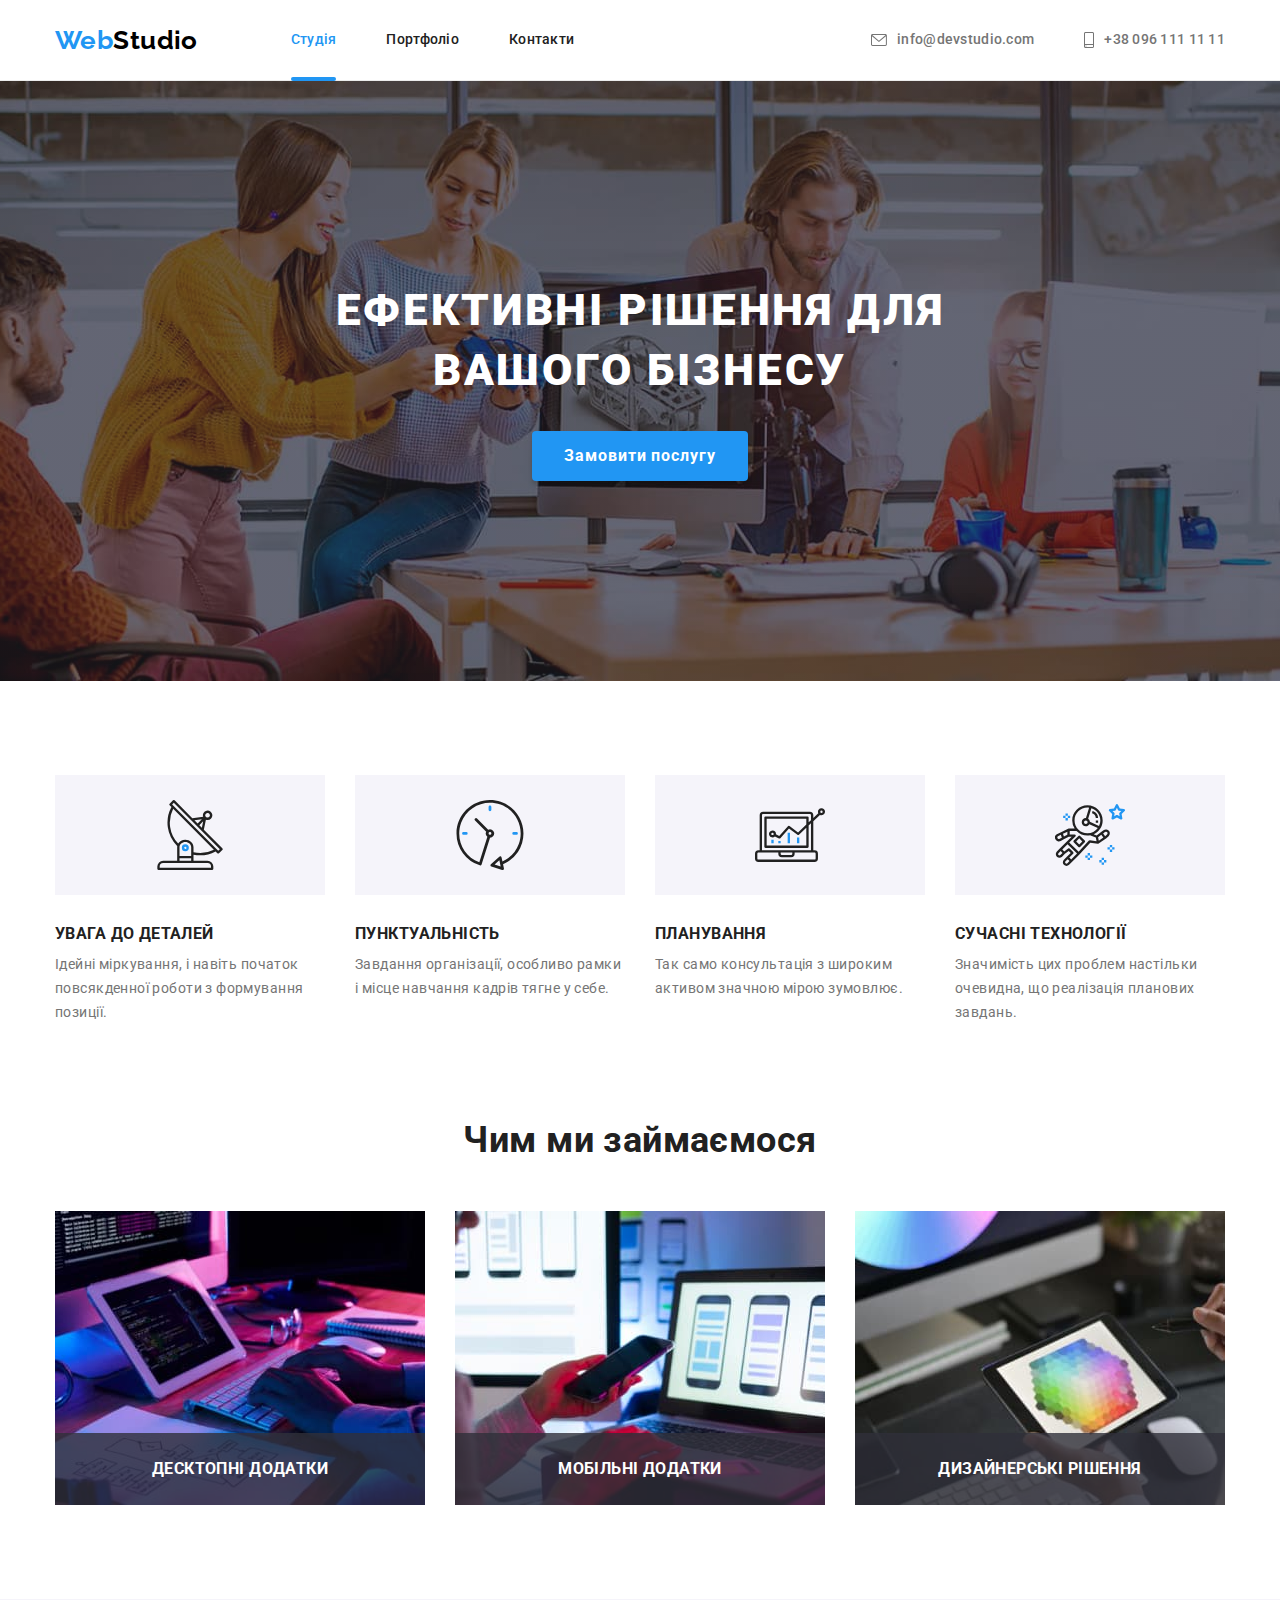
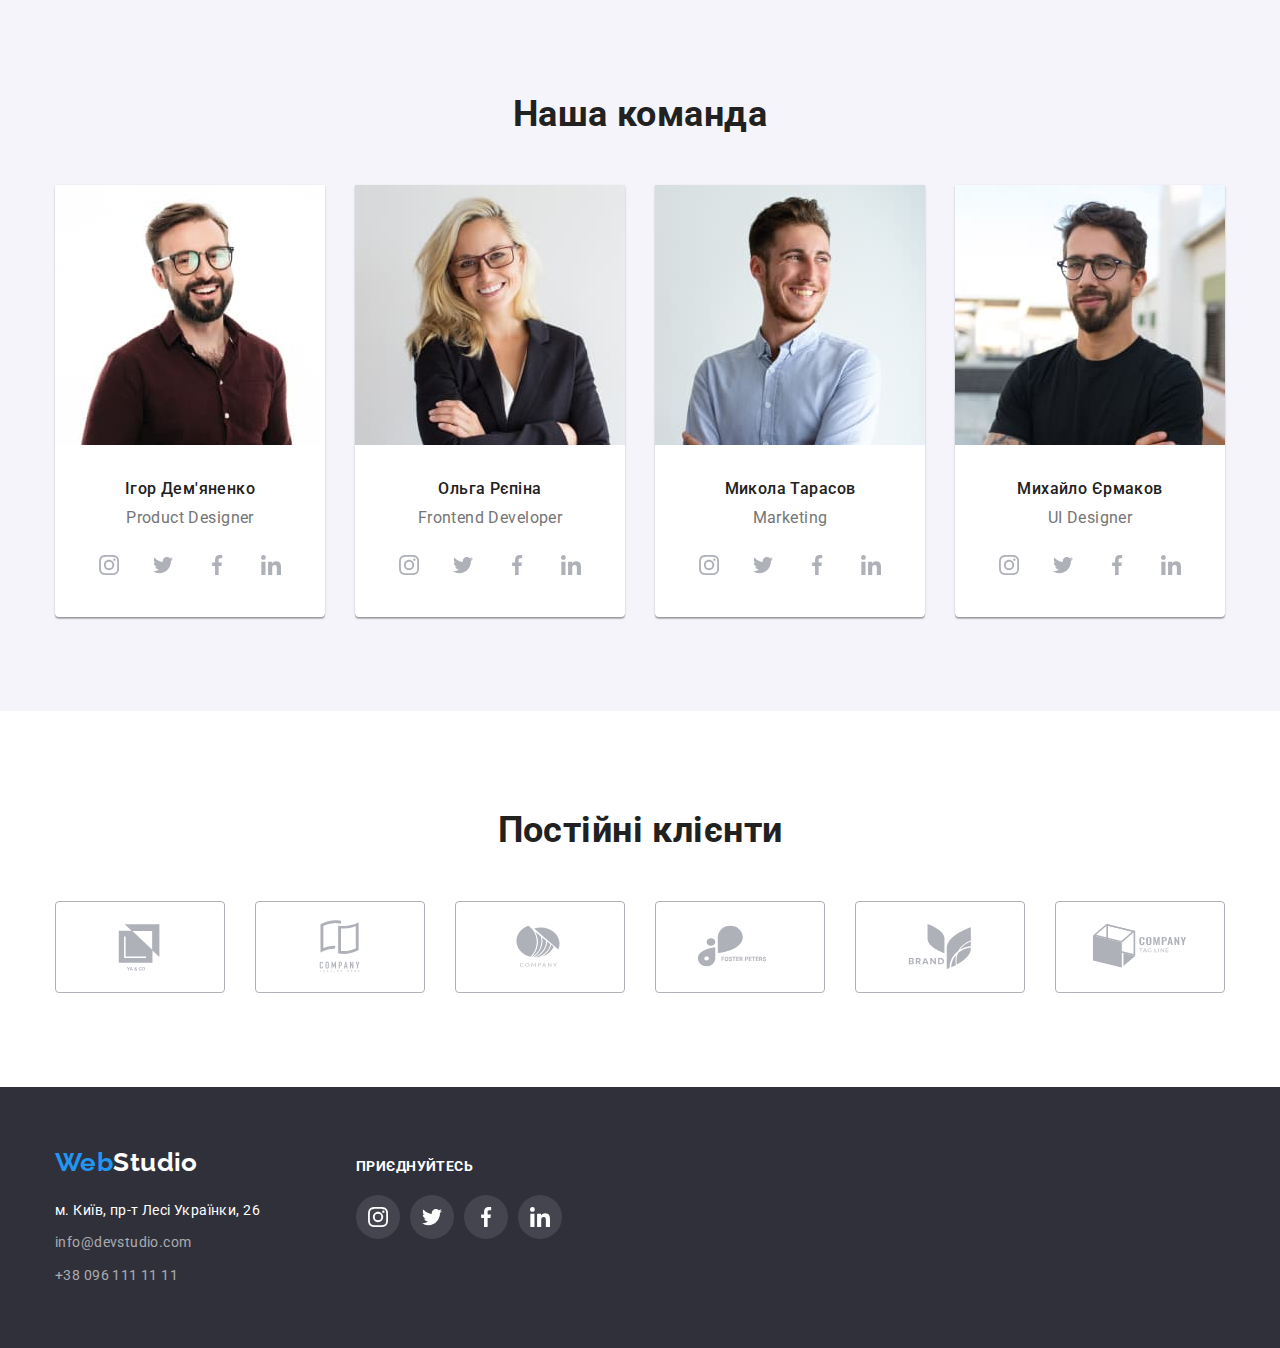
==== index.html @ 7cd7d27c "Клонує  з попередньої роботи." ====
<!DOCTYPE html>
<html lang="uk">
  <head>
    <meta charset="UTF-8" />
    <meta http-equiv="X-UA-Compatible" content="IE=edge" />
    <meta name="viewport" content="width=device-width, initial-scale=1.0" />
    <link
      rel="stylesheet"
      href="https://cdn.jsdelivr.net/npm/modern-normalize@1.1.0/modern-normalize.min.css"
    />
    <link rel="preconnect" href="https://fonts.googleapis.com" />
    <link rel="preconnect" href="https://fonts.gstatic.com" crossorigin />
    <link
      href="https://fonts.googleapis.com/css2?family=Raleway:wght@700&family=Roboto:wght@400;500;700;900&display=swap"
      rel="stylesheet"
    />
    <link rel="stylesheet" href="./css/styles.css" />
    <title>Студія</title>
  </head>
  <body>
    <!-- Хедер -->
    <header class="header">
      <div class="container">
        <nav class="header-nav">
          <a class="logo logo-header" href="./index.html" lang="en"
            ><span>Web</span>Studio</a
          >
          <ul class="site-nav">
            <li class="list">
              <a class="link current" href="./index.html">Студія</a>
            </li>
            <li class="list">
              <a class="link" href="./portfolio.html">Портфоліо</a>
            </li>
            <li class="list"><a class="link" href="">Контакти</a></li>
          </ul>
        </nav>
        <ul class="contacts">
          <li>
            <a class="link" href="mailto:info@devstudio.com">
              <svg class="icon-contacts" width="16" height="12">
                <use href="./images/sprite.svg#icon-envelope"></use>
              </svg>
              info@devstudio.com
            </a>
          </li>
          <li>
            <a class="link" href="tel:+380961111111">
              <svg class="icon-contacts" width="10" height="16">
                <use href="./images/sprite.svg#icon-smartphone"></use>
              </svg>
              +38 096 111 11 11
            </a>
          </li>
        </ul>
      </div>
    </header>
    <main>
      <!--Герой-->
      <section class="hero">
        <h1 class="hero-title">Ефективні рішення для вашого бізнесу</h1>
        <button class="button-hero" type="button" data-modal-open>
          Замовити послугу
        </button>
      </section>
      <!--Перелік особливостей компанії-->
      <section class="section feature-section">
        <!--Сховається при роботі з CSS-->
        <!-- <h2 class="temp-section-title">Особливості компанії</h2> -->
        <div class="container">
          <ul class="feature-list">
            <li class="list icon-antenna">
              <div class="background-icon">
                <svg width="70" height="70">
                  <use href="./images/sprite.svg#icon-antenna"></use>
                </svg>
              </div>
              <h3 class="title">УВАГА ДО ДЕТАЛЕЙ</h3>
              <p class="text">
                Ідейні міркування, і навіть початок повсякденної роботи з
                формування позиції.
              </p>
            </li>
            <li class="list icon-clock">
              <div class="background-icon">
                <svg width="70" height="70">
                  <use href="./images/sprite.svg#icon-clock"></use>
                </svg>
              </div>
              <h3 class="title">ПУНКТУАЛЬНІСТЬ</h3>
              <p class="text">
                Завдання організації, особливо рамки і місце навчання кадрів
                тягне у себе.
              </p>
            </li>
            <li class="list icon-diagram">
              <div class="background-icon">
                <svg width="70" height="70">
                  <use href="./images/sprite.svg#icon-diagram"></use>
                </svg>
              </div>
              <h3 class="title">ПЛАНУВАННЯ</h3>
              <p class="text">
                Так само консультація з широким активом значною мірою зумовлює.
              </p>
            </li>
            <li class="list icon-astronaut">
              <div class="background-icon">
                <svg width="70" height="70">
                  <use href="./images/sprite.svg#icon-astronaut"></use>
                </svg>
              </div>
              <h3 class="title">СУЧАСНІ ТЕХНОЛОГІЇ</h3>
              <p class="text">
                Значимість цих проблем настільки очевидна, що реалізація
                планових завдань.
              </p>
            </li>
          </ul>
        </div>
      </section>
      <!--Чим займається компанія-->
      <section class="section">
        <div class="container">
          <h2 class="section-title">Чим ми займаємося</h2>
          <ul class="work-list">
            <li class="list">
              <img
                src="./images/programming.jpg"
                alt="Процес програмування сайту"
                width="370"
              />
              <h3 class="work-title">Десктопні додатки</h3>
            </li>
            <li class="list">
              <img
                src="./images/adaptation.jpg"
                alt="Процес адаптації сайту"
                width="370"
              />
              <h3 class="work-title">Мобільні додатки</h3>
            </li>
            <li class="list">
              <img
                src="./images/design.jpg"
                alt="Процес створення дизайну сайту"
                width="370"
              />
              <h3 class="work-title">Дизайнерські рішення</h3>
            </li>
          </ul>
        </div>
      </section>
      <!--Наша команда-->
      <section class="section section-worker">
        <div class="container">
          <h2 class="section-title">Наша команда</h2>
          <ul class="worker-list">
            <li class="list">
              <img
                src="./images/igor-photo.jpg"
                alt="Фото Ігора Дем'янченка"
                width="270"
              />
              <h3 class="worker-name">Ігор Дем'яненко</h3>
              <p class="profession" lang="en">Product Designer</p>
              <ul class="sn-list">
                <li>
                  <a
                    class="link"
                    target="_blank"
                    href="https://www.instagram.com"
                  >
                    <svg width="20" height="20">
                      <use href="./images/sprite.svg#icon-instagram"></use>
                    </svg>
                  </a>
                </li>
                <li>
                  <a class="link" target="_blank" href="https://twitter.com">
                    <svg width="20" height="20">
                      <use href="./images/sprite.svg#icon-twitter"></use>
                    </svg>
                  </a>
                </li>
                <li>
                  <a
                    class="link"
                    target="_blank"
                    href="https://www.facebook.com"
                  >
                    <svg width="20" height="20">
                      <use href="./images/sprite.svg#icon-facebook"></use>
                    </svg>
                  </a>
                </li>
                <li>
                  <a
                    class="link"
                    target="_blank"
                    href="https://www.linkedin.com"
                  >
                    <svg width="20" height="20">
                      <use href="./images/sprite.svg#icon-linkedin"></use>
                    </svg>
                  </a>
                </li>
              </ul>
            </li>
            <li class="list">
              <img
                src="./images/olga-photo.jpg"
                alt="Фото Ольги Рєпіної"
                width="270"
              />
              <h3 class="worker-name">Ольга Рєпіна</h3>
              <p class="profession" lang="en">Frontend Developer</p>
              <ul class="sn-list">
                <li>
                  <a
                    class="link"
                    target="_blank"
                    href="https://www.instagram.com"
                  >
                    <svg width="20" height="20">
                      <use href="./images/sprite.svg#icon-instagram"></use>
                    </svg>
                  </a>
                </li>
                <li>
                  <a class="link" target="_blank" href="https://twitter.com">
                    <svg width="20" height="20">
                      <use href="./images/sprite.svg#icon-twitter"></use>
                    </svg>
                  </a>
                </li>
                <li>
                  <a
                    class="link"
                    target="_blank"
                    href="https://www.facebook.com"
                  >
                    <svg width="20" height="20">
                      <use href="./images/sprite.svg#icon-facebook"></use>
                    </svg>
                  </a>
                </li>
                <li>
                  <a
                    class="link"
                    target="_blank"
                    href="https://www.linkedin.com"
                  >
                    <svg width="20" height="20">
                      <use href="./images/sprite.svg#icon-linkedin"></use>
                    </svg>
                  </a>
                </li>
              </ul>
            </li>
            <li class="list">
              <img
                src="./images/mykola-photo.jpg"
                alt="Фото Миколи Тарасова"
                width="270"
              />
              <h3 class="worker-name">Микола Тарасов</h3>
              <p class="profession" lang="en">Marketing</p>
              <ul class="sn-list">
                <li>
                  <a
                    class="link"
                    target="_blank"
                    href="https://www.instagram.com"
                  >
                    <svg width="20" height="20">
                      <use href="./images/sprite.svg#icon-instagram"></use>
                    </svg>
                  </a>
                </li>
                <li>
                  <a class="link" target="_blank" href="https://twitter.com">
                    <svg width="20" height="20">
                      <use href="./images/sprite.svg#icon-twitter"></use>
                    </svg>
                  </a>
                </li>
                <li>
                  <a
                    class="link"
                    target="_blank"
                    href="https://www.facebook.com"
                  >
                    <svg width="20" height="20">
                      <use href="./images/sprite.svg#icon-facebook"></use>
                    </svg>
                  </a>
                </li>
                <li>
                  <a
                    class="link"
                    target="_blank"
                    href="https://www.linkedin.com"
                  >
                    <svg width="20" height="20">
                      <use href="./images/sprite.svg#icon-linkedin"></use>
                    </svg>
                  </a>
                </li>
              </ul>
            </li>
            <li class="list">
              <img
                src="./images/mykhailo-photo.jpg"
                alt="Фото Михайла Єрмакова"
                width="270"
              />
              <h3 class="worker-name">Михайло Єрмаков</h3>
              <p class="profession" lang="en">UI Designer</p>
              <ul class="sn-list">
                <li>
                  <a
                    class="link"
                    target="_blank"
                    href="https://www.instagram.com"
                  >
                    <svg width="20" height="20">
                      <use href="./images/sprite.svg#icon-instagram"></use>
                    </svg>
                  </a>
                </li>
                <li>
                  <a class="link" target="_blank" href="https://twitter.com">
                    <svg width="20" height="20">
                      <use href="./images/sprite.svg#icon-twitter"></use>
                    </svg>
                  </a>
                </li>
                <li>
                  <a
                    class="link"
                    target="_blank"
                    href="https://www.facebook.com"
                  >
                    <svg width="20" height="20">
                      <use href="./images/sprite.svg#icon-facebook"></use>
                    </svg>
                  </a>
                </li>
                <li>
                  <a
                    class="link"
                    target="_blank"
                    href="https://www.linkedin.com"
                  >
                    <svg width="20" height="20">
                      <use href="./images/sprite.svg#icon-linkedin"></use>
                    </svg>
                  </a>
                </li>
              </ul>
            </li>
          </ul>
        </div>
      </section>
      <!-- Постійні клієнти -->
      <section class="section clients-section">
        <div class="container">
          <h2 class="clients-title">Постійні клієнти</h2>
          <ul class="clients-list">
            <li class="list">
              <a class="link" target="_blank" href="">
                <svg width="106" height="60">
                  <use href="./images/sprite.svg#icon-logo1"></use>
                </svg>
              </a>
            </li>
            <li class="list">
              <a class="link" target="_blank" href="">
                <svg width="106" height="60">
                  <use href="./images/sprite.svg#icon-logo2"></use>
                </svg>
              </a>
            </li>
            <li class="list">
              <a class="link" target="_blank" href="">
                <svg width="106" height="60">
                  <use href="./images/sprite.svg#icon-logo3"></use>
                </svg>
              </a>
            </li>
            <li class="list">
              <a class="link" target="_blank" href="">
                <svg width="106" height="60">
                  <use href="./images/sprite.svg#icon-logo4"></use>
                </svg>
              </a>
            </li>
            <li class="list">
              <a class="link" target="_blank" href="">
                <svg width="106" height="60">
                  <use href="./images/sprite.svg#icon-logo5"></use>
                </svg>
              </a>
            </li>
            <li class="list">
              <a class="link" target="_blank" href="">
                <svg width="106" height="60">
                  <use href="./images/sprite.svg#icon-logo6"></use>
                </svg>
              </a>
            </li>
          </ul>
        </div>
      </section>
    </main>
    <!-- Футер -->
    <footer class="footer">
      <div class="container">
        <div class="footer-contant">
          <a class="logo logo-footer" href="./index.html" lang="en"
            ><span>Web</span>Studio</a
          >
          <address>
            <p class="address">м. Київ, пр-т Лесі Українки, 26</p>
            <ul class="contacts-footer">
              <li class="list">
                <a class="link" href="mailto:info@devstudio.com"
                  >info@devstudio.com</a
                >
              </li>
              <li>
                <a class="link" href="tel:+380961111111">+38 096 111 11 11</a>
              </li>
            </ul>
          </address>
        </div>
        <div class="footer-sn">
          <h2 class="sn-title">Приєднуйтесь</h2>
          <ul class="sn-list">
            <li>
              <a class="link" target="_blank" href="https://www.instagram.com">
                <svg width="20" height="20">
                  <use href="./images/sprite.svg#icon-instagram"></use>
                </svg>
              </a>
            </li>
            <li>
              <a class="link" target="_blank" href="https://twitter.com">
                <svg width="20" height="20">
                  <use href="./images/sprite.svg#icon-twitter"></use>
                </svg>
              </a>
            </li>
            <li>
              <a class="link" target="_blank" href="https://www.facebook.com">
                <svg width="20" height="20">
                  <use href="./images/sprite.svg#icon-facebook"></use>
                </svg>
              </a>
            </li>
            <li>
              <a class="link" target="_blank" href="https://www.linkedin.com">
                <svg width="20" height="20">
                  <use href="./images/sprite.svg#icon-linkedin"></use>
                </svg>
              </a>
            </li>
          </ul>
        </div>
      </div>
    </footer>
    <!-- Модалка -->
    <div class="backdrop is-hidden" data-modal>
      <div class="modal">
        <button class="background-dagger" type="button" data-modal-close>
          <svg class="icon-dagger" height="11" width="11">
            <use href="./images/sprite.svg#icon-dagger"></use>
          </svg>
        </button>
      </div>
    </div>
    <script src="./js/modal.js"></script>
  </body>
</html>
---- css/styles.css ----
/* - - - - - - Змінні - - - - - - */
:root {
    --primary-text-color: #757575;
    --secondary-text-color: #212121;
    --accent-color: #2196F3;
    --primary-bgd-color: #ffffff;
    --secondary-bgd-color: #f5f4fa;

}

/* - - - - - - Гобальні стилі - - - - - - */
body {
    background-color: var(--primary-bgd-color);
    color: var(--primary-text-color);
    max-width: 1600px;
    font-family: Roboto, sans-serif;
    font-size: 14px;
    letter-spacing: 0.03em;

    margin: 0 auto;

}

ul {
    list-style-type: none;
    padding-left: 0;
}

a {
    text-decoration: none;
}

h1, h2, h3, ul, p {
    margin: 0 0;
}

.container {
    width: 1200px;
    margin: 0 auto;
    padding: 0 15px;
}

/* - - - - - - Студія - - - - - - */

/* - - - - Heder - - - - */
.header {
    border-bottom: 1px solid #ECECEC;
}

.header > .container {
    display: flex;
    justify-content: space-between;
    align-items: center;
}

.header-nav {
    display: flex;
    align-items: center;
}

.header .link {
    font-weight: 500;
    line-height: 1.14;
    letter-spacing: 0.02em;
    fill: var(--primary-text-color);

    transition: color 250ms cubic-bezier(0.4, 0, 0.2, 1),
    fill 250ms cubic-bezier(0.4, 0, 0.2, 1);
}

.header .link:hover,
.header .link:focus {
    color: var(--accent-color);
    fill: var(--accent-color)
}


/* - - Логотип - - */
.logo {
    font-family: Raleway, sans-serif;
    font-weight: 700;
    font-size: 26px;
    line-height: 1.19;
    color: #000000;
}

.logo-header {
    margin-right: 93px;
}

.logo > span {
    color: var(--accent-color);
}

/* - - Навігація - - */
.site-nav {
    display: flex;
    align-items: center;
    gap: 50px;
}

.site-nav > .list{
    position: relative;
}

.site-nav .link {
    display: inline-block;
    padding: 32px 0;
    color: var(--secondary-text-color);
}

.site-nav .link.current::after {
    content: '';
        
    position: absolute;
    bottom: 0;
        
    transform: translateY(1px);
        
    display: block;
    width: 100%;
    height: 4px;
        
    background-color: var(--accent-color);
    border-radius: 2px;
}

.site-nav .link.current{ /*Надає колір поточній вкладці*/
    color: var(--accent-color);
}

/* - - Контактні дані - - */
.contacts {
    display: flex;
    align-items: center;
    gap: 50px;
}

.contacts .link {
    display: flex;
    align-items: center;
    padding: 32px 0;
    color: var(--primary-text-color);
}

.icon-contacts {
    margin-right: 10px;
}



/* - - - - Main - - - - */
.section-title {
    font-size: 36px;
    line-height: 1.17;
    text-align: center;   
    color: var(--secondary-text-color);
    margin-bottom: 50px;
}

.section {
    padding-bottom: 94px;
}

/* - - Секція Герой - - */
.hero {
    background-color: #2F303A;
    text-align: center;

    padding: 200px 0;

    background-image: linear-gradient(
        to right, 
        rgba(47, 48, 58, 0.4),
        rgba(47, 48, 58, 0.4)
        ), url(../images/background-fone.jpg);
    background-position: center;
}

.hero-title {
    font-weight: 900;
    font-size: 44px;
    max-width: 696px;
    line-height: 1.36;
    letter-spacing: 0.06em;
    color: #FFFFFF;
    text-transform: uppercase; 

    margin: 0 auto;
    margin-bottom: 30px; 
}

.button-hero {
    font-weight: 700;
    font-size: 16px;
    line-height: 1.88;
    letter-spacing: 0.06em;
    color: #FFFFFF;
    background-color: var(--accent-color);
    text-align: center;
    min-width: 216px;

    cursor: pointer;

    box-shadow: 0px 4px 4px rgba(0, 0, 0, 0.15);
    padding: 10px 32px;
    border-radius: 4px;
    border: none;     
    
    transition: background-color 250ms cubic-bezier(0.4, 0, 0.2, 1);
}

.button-hero:hover, 
.button-hero:focus {
    background-color: #188CE8;
}

/* - - Перелік особливостей компанії - - */
.feature-list {
    display: flex;
    justify-content: space-between;
}

.feature-list .title {
    line-height: 1.14;
    color: var(--secondary-text-color);
    text-transform: uppercase;

    margin-bottom: 10px;
}

.feature-list .text {
    line-height: 1.71;
}

.feature-list > .list {
    width: 270px;
}

.feature-section {
    padding-top: 94px;
}

.feature-list .background-icon {
    display: flex;
    justify-content: center;
    align-items: center;
    height: 120px;
    background-color: var(--secondary-bgd-color);

    margin-bottom: 30px;
}

/* - - Чим займається компанія - - */
.work-list img { 
    display: block;
}

.work-list {
    display: flex;
    justify-content: space-between;
}

.work-list > .list {
    position: relative;
}

.work-title {
    position: absolute;
    bottom: 0;

    display: block;
    width: 100%;
    text-align: center;
    line-height: 1.14;
    text-transform: uppercase;
    padding: 27px 0;

    background-color: rgba(47, 48, 58, 0.8);
    color: #FFFFFF;
}


/* - - Команда комапнії - - */
.section-worker {
    background-color: var(--secondary-bgd-color);
    
    padding-top: 94px;
}

.worker-name {
    font-weight: 500;
    font-size: 16px;
    line-height: 1.19;
    color: var(--secondary-text-color);

    margin-bottom: 10px;
}

.profession {
    font-size: 16px;
    line-height: 1.19;
    margin-bottom: 16px;
}

.worker-list {
    display: flex;
    justify-content: space-between;
}

.worker-list > .list {
    background-color: #FFFFFF;
    text-align: center;
    box-shadow: 0px 1px 3px rgba(0, 0, 0, 0.12), 
                0px 1px 1px rgba(0, 0, 0, 0.14), 
                0px 2px 1px rgba(0, 0, 0, 0.2);
    border-radius: 0px 0px 4px 4px;

    padding-bottom: 30px;
}

.worker-list img {
    margin-bottom: 30px;
}

.worker-list .sn-list {
    display: flex;

    padding: 0 32px;
    gap: 10px;
}

.worker-list .link {
    display: flex;
    justify-content: center;
    align-items: center;
    border-radius: 50%;
    fill: #AFB1B8;

    height: 44px;
    width: 44px;

    transition: background-color 250ms cubic-bezier(0.4, 0, 0.2, 1),
    fill 250ms cubic-bezier(0.4, 0, 0.2, 1);
}

.worker-list .link:hover,
.worker-list .link:focus {
    background-color: var(--accent-color);
    fill: #FFFFFF;
}

/* - - Постійні клієнти - - */

.clients-list {
    display: flex;
    gap: 30px;
}

.clients-title {
    font-size: 36px;
    line-height: 1.17;
    text-align: center;
    color: var(--secondary-text-color);

    margin-bottom: 50px;
}

.clients-list .link {
    fill: #AFB1B8;
    width: 170px;
    height: 92px;
    border: 1px solid #AFB1B8;
    border-radius: 4px;

    display: flex;
    justify-content: center;
    align-items: center;

    transition: border-color 250ms cubic-bezier(0.4, 0, 0.2, 1),
    fill 250ms cubic-bezier(0.4, 0, 0.2, 1);
}

.clients-list .link:hover,
.clients-list .link:focus {
    border-color: var(--accent-color);
    fill: var(--accent-color);
}

.clients-section {
    padding-top: 98px;
}

/* - - - - Footer - - - - */
.footer {
    background-color: #2F303A;
    padding: 60px 0;
}

.footer > .container {
    display: flex;
    align-items:baseline;
}

.footer-contant {
    width: 231px;
    margin-right: 70px;
}

.logo-footer {
    display: inline-block;
    color: #FFFFFF;
    text-shadow: none;

    margin-bottom: 20px;
}

.address {
    font-style: normal;
    line-height: 24px;
    color: #FFFFFF;

    margin-bottom: 9px;
}

.contacts-footer .link {
    font-style: normal;
    line-height: 1.71;
    color: rgba(255, 255, 255, 0.6);

    transition: color 250ms cubic-bezier(0.4, 0, 0.2, 1)
}

.footer .link:hover,
.footer .link:focus {
    color: var(--accent-color);
}

.contacts-footer .list:not(:last-child) {
    margin-bottom: 9px;
}

.footer-sn > .sn-title {
    font-weight: 700;
    font-size: 14px;
    line-height: 1.14;
    text-transform: uppercase;
    color: #FFFFFF;

    margin-bottom: 20px;
}

.footer-sn .sn-list {
    display: flex;
    gap: 10px;
}

.footer-sn .link {
    display: flex;
    justify-content: center;
    align-items: center;
    height: 44px;
    width: 44px;
    fill: #ffffff;

    background: rgba(255, 255, 255, 0.1);
    border-radius: 50%;
    background-repeat: no-repeat;
    background-position: center;
    
    transition: background-color 250ms cubic-bezier(0.4, 0, 0.2, 1);
}

.footer-sn .link:hover,
.footer-sn .link:focus {
    background-color: var(--accent-color);
}

/* - - Модалка - - */
.backdrop {
    position: fixed;
    top: 0;
    left: 0;
    height: 100%;
    width: 100%;
    background-color: rgba(0, 0, 0, 0.2);
    
    opacity: 1;
    transition: opacity 250ms cubic-bezier(0.4, 0, 0.2, 1);
}

.backdrop.is-hidden {
    opacity: 0;
    pointer-events: none;
    visibility: visible;
}

.backdrop.is-hidden .modal {
    transform: translate(-50%, -50%) scale(1.1) ;
}

.modal {
    position: absolute;
    top: 50%;
    left: 50%;
    transform: translate(-50%, -50%) scale(1) ;
    transition: transform 250ms cubic-bezier(0.4, 0, 0.2, 1);

    min-height: 581px;
    min-width: 528px;
    background-color: #FFFFFF;
    box-shadow: 0px 1px 3px rgba(0, 0, 0, 0.12), 0px 1px 1px rgba(0, 0, 0, 0.14), 0px 2px 1px rgba(0, 0, 0, 0.2);
    border-radius: 4px;

    padding: 8px;
}

.background-dagger {
    position: absolute;
    top: 8px;
    right: 8px;

    display: flex;
    justify-content: center;
    align-items: center;
    
    background-color: #FFFFFF;
    border: 1px solid rgb(0, 0, 0, 0.1);
    border-radius: 50%;
    height: 30px;
    width: 30px;

    padding: 0;
}

/* - - - - - - Портфоліо - - - - - - */

/* - - - - Main - - - - */
.section-project {
    padding-top: 94px;
}
/* - - Фільтер - - */
.button-list {
    display: flex;
    justify-content: center;
    margin-bottom: 34px;
    gap: 8px;
}

.button-list .button {
    font-weight: 500;
    font-size: 16px;
    line-height: 1.63;
    color: var(--secondary-text-color);
    cursor: pointer;
    border: none;
    background-color: var(--secondary-bgd-color);
    border-radius: 4px;

    padding: 6px 22px;

    transition: background-color 250ms cubic-bezier(0.4, 0, 0.2, 1),
    color 250ms cubic-bezier(0.4, 0, 0.2, 1),
    box-shadow 250ms cubic-bezier(0.4, 0, 0.2, 1);
}

.button-list .button:hover,
.button-list .button:focus {
    color: #FFFFFF;
    background-color: var(--accent-color);
    box-shadow: 0px 3px 1px rgba(0, 0, 0, 0.1), 
    0px 1px 2px rgba(0, 0, 0, 0.08), 
    0px 2px 2px rgba(0, 0, 0, 0.12);
    
}

/* - - Список проектів - - */
.project-list {
    display: flex;
    flex-wrap: wrap;
    gap: 30px;
}

.project-list > .list {
    transition: box-shadow 250ms cubic-bezier(0.4, 0, 0.2, 1);
}

.project-list > .list:hover,
.project-list > .list:focus {
    box-shadow: 0px 1px 1px rgba(0, 0, 0, 0.12), 
    0px 4px 4px rgba(0, 0, 0, 0.06), 
    1px 4px 6px rgba(0, 0, 0, 0.16);
}

.project-list .border {
    border-bottom: 1px solid #EEEEEE;
    border-right: 1px solid #EEEEEE;
    border-left: 1px solid #EEEEEE;
    padding: 20px 24px;
}

.project-list .title {
    font-size: 18px;
    line-height: 2;
    letter-spacing: 0.06em;
    color: var(--secondary-text-color);
    
    margin-bottom: 4px;
}

.project-list .type {
    font-size: 16px;
    line-height: 1.88;
    color: var(--primary-text-color);
}

.project-list img {
    display: block;
}

.project-overlay {
    position: relative;
    overflow: hidden;
}

.project-overlay .overlay {
    position: absolute;

    bottom: 0;
    height: 100%;
    transform: translateY(100%);
    transition: transform 250ms cubic-bezier(0.4, 0, 0.2, 1);

    background-color: rgba(33, 150, 243, 0.9);

    padding: 63px 24px;
}

.project-list > .list:hover .overlay {
    transform: translateX(0);
}

.overlay > .description {
    font-size: 18px;
    line-height: 1.56;
    color: #FFFFFF;
}
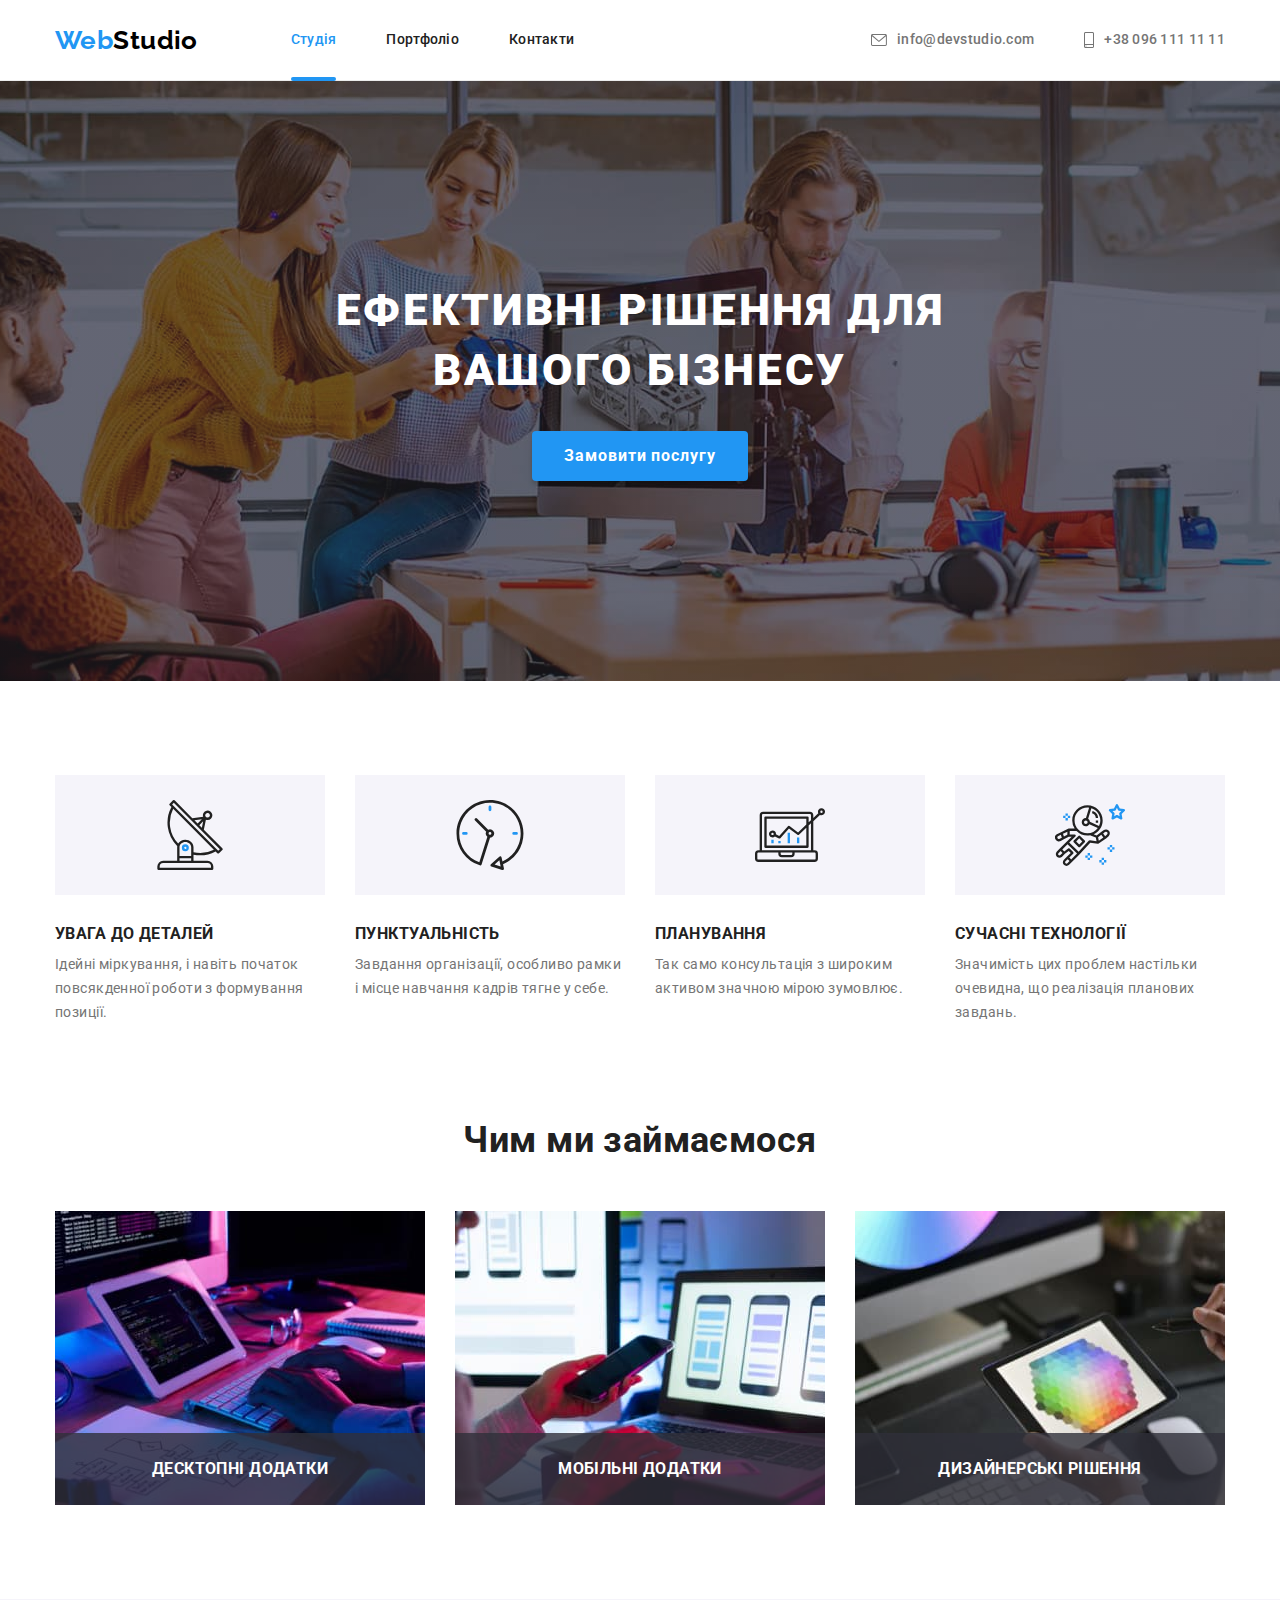
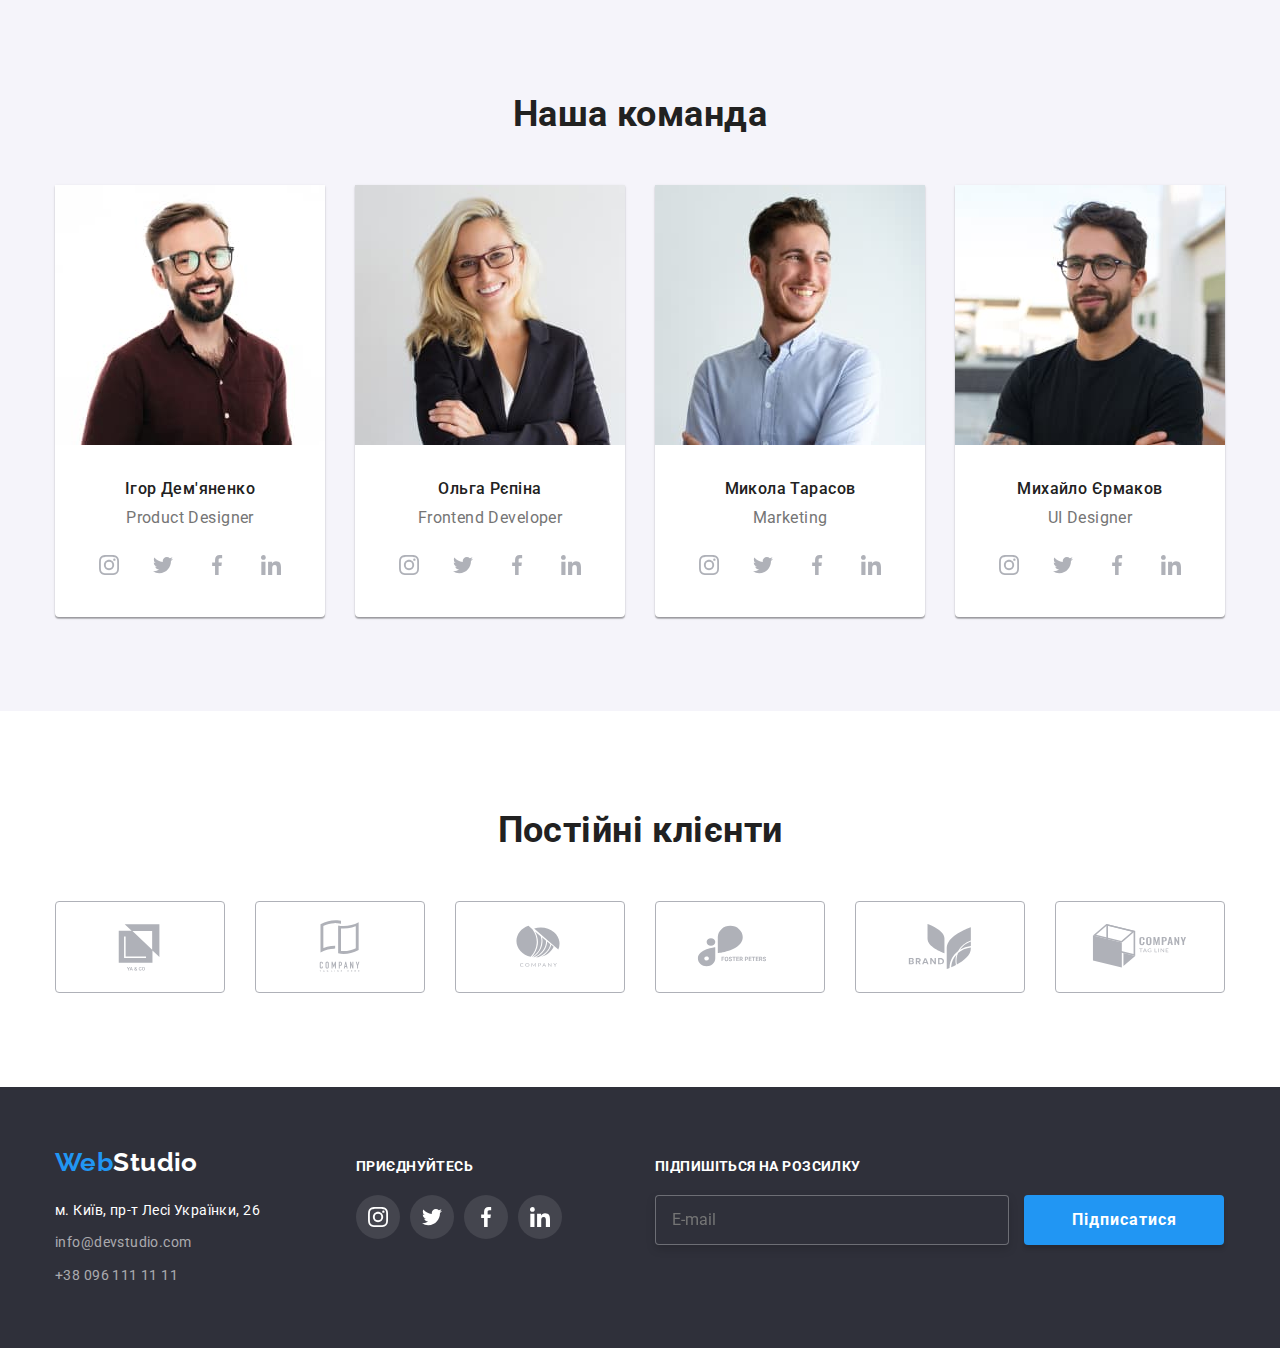
==== commit 48b5b96e: "Заповнює модальне вікно та футер." ====
--- a/index.html
+++ b/index.html
@@ -468,6 +468,18 @@
             </li>
           </ul>
         </div>
+        <div class="mailing">
+          <h2 class="title">Підпишіться на розсилку</h2>
+          <form>
+            <input
+              type="email"
+              class="mailing-input"
+              name="mailing-mail"
+              placeholder="E-mail"
+            />
+            <button class="mailing-button">Підписатися</button>
+          </form>
+        </div>
       </div>
     </footer>
     <!-- Модалка -->
@@ -478,6 +490,48 @@
             <use href="./images/sprite.svg#icon-dagger"></use>
           </svg>
         </button>
+        <b class="title">Залиште свої дані, ми вам передзвонимо</b>
+        <form class="form">
+          <label class="form-field">
+            <span class="form-label">Ім'я</span>
+            <input type="text" class="form-input" name="name" />
+            <span class="icon"></span>
+          </label>
+          <label class="form-field">
+            <span class="form-label">Телефон</span>
+            <input type="tel" class="form-input" name="tel" />
+            <span class="icon"></span>
+          </label>
+          <label class="form-field">
+            <span class="form-label">Пошта</span>
+            <input type="email" class="form-input" name="mail" />
+            <span class="icon"></span>
+          </label>
+          <label class="form-field">
+            <span class="form-label">Коментар</span>
+            <textarea
+              class="form-textarea"
+              name="comment"
+              cols="30"
+              rows="10"
+              placeholder="Введіть текст"
+            ></textarea>
+          </label>
+          <label class="form-checkbox">
+            <input
+              type="checkbox"
+              class="form-confirmation"
+              name="confirmation"
+            />
+            <p class="confirmation-text">
+              Погоджуюся з розсилкою та приймаю
+              <a href="" target="_blank">Умови договору</a>
+            </p>
+          </label>
+          <div class="form-button">
+            <button type="submit" class="button">Відправити</button>
+          </div>
+        </form>
       </div>
     </div>
     <script src="./js/modal.js"></script>
--- a/css/styles.css
+++ b/css/styles.css
@@ -440,6 +440,10 @@
     margin-bottom: 9px;
 }
 
+.footer-sn {
+    margin-right: 93px;
+}
+
 .footer-sn > .sn-title {
     font-weight: 700;
     font-size: 14px;
@@ -474,6 +478,52 @@
 .footer-sn .link:hover,
 .footer-sn .link:focus {
     background-color: var(--accent-color);
+}
+
+.mailing .title {
+    font-weight: 700;
+    font-size: 14px;
+    line-height: 1.14;
+    text-transform: uppercase;
+    color: #FFFFFF;
+
+    margin-bottom: 20px;
+}
+
+.mailing-input {
+    font-weight: 400;
+    font-size: 16px;
+    line-height: 1.25;
+    color: rgba(255, 255, 255, 0.6);
+    height: 50px;
+    width: 354px;
+
+    display: inline-flex;
+    align-items: center;
+
+    padding: 0;
+    padding-left: 16px;
+    margin-right: 12px;
+
+    background-color: #2F303A;
+    border: 1px solid rgba(255, 255, 255, 0.3);
+    filter: drop-shadow(0px 4px 4px rgba(0, 0, 0, 0.15));
+    border-radius: 4px;
+}
+
+.mailing-button {
+    border: none;
+    background: var(--accent-color);
+    box-shadow: 0px 4px 4px rgba(0, 0, 0, 0.15);
+    border-radius: 4px;
+    height: 50px;
+    width: 200px;
+
+    font-weight: 700;
+    font-size: 16px;
+    line-height: 1.88;
+    letter-spacing: 0.06em;
+    color: #FFFFFF;
 }
 
 /* - - Модалка - - */
@@ -512,7 +562,7 @@
     box-shadow: 0px 1px 3px rgba(0, 0, 0, 0.12), 0px 1px 1px rgba(0, 0, 0, 0.14), 0px 2px 1px rgba(0, 0, 0, 0.2);
     border-radius: 4px;
 
-    padding: 8px;
+    padding: 40px;
 }
 
 .background-dagger {
@@ -532,6 +582,105 @@
 
     padding: 0;
 }
+
+.modal > .title {
+    display: block;
+    font-weight: 700;
+    font-size: 20px;
+    line-height: 1.15;
+    text-align: center;
+    color: var(--secondary-text-color);
+
+    padding-bottom: 12px;
+}
+
+.form-field {
+    display: block;
+    margin-bottom: 10px;
+}
+
+.form-label {
+    display: block;
+
+    font-weight: 400;
+    font-size: 12px;
+    line-height: 1.17;
+    letter-spacing: 0.01em;
+    
+    padding-bottom: 4px;
+}
+
+.form-input {
+    width: 100%;
+    height: 40px;
+
+    margin: 0;
+    padding: 0;
+
+    border: 1px solid rgba(33, 33, 33, 0.2);
+    border-radius: 4px;
+}
+
+.form-textarea {
+    resize: none;
+    width: 100%;
+    height: 120px;
+    padding: 12px 16px;
+
+    border: 1px solid rgba(33, 33, 33, 0.2);
+    border-radius: 4px;
+}
+
+.form-textarea::placeholder{
+    font-size: 12px;
+    line-height: 1.17;
+    letter-spacing: 0.01em;
+    color: rgba(117, 117, 117, 0.5);
+}
+
+.form-checkbox {
+    display: block;
+    margin-top: 20px;
+    margin-bottom: 30px;
+}
+.confirmation-text {
+    display: inline-block;
+
+    line-height: 1.71;
+
+    padding-left: 8px;
+    
+}
+
+.confirmation-text > a {
+    text-decoration-line: underline;
+    text-decoration-skip-ink: none;
+
+    color: var(--accent-color);
+}
+
+.form-button {
+    display: flex;
+    justify-content: center;
+}
+
+.form-button > .button {
+    font-weight: 700;
+    font-size: 16px;
+    line-height: 1.88;
+
+
+    letter-spacing: 0.06em;
+    color: #FFFFFF;
+
+    background-color: var(--accent-color);
+    box-shadow: 0px 4px 4px rgba(0, 0, 0, 0.15);
+    border-radius: 4px;
+    border: none;
+
+    padding: 10px 52px;
+}
+
 
 /* - - - - - - Портфоліо - - - - - - */
 
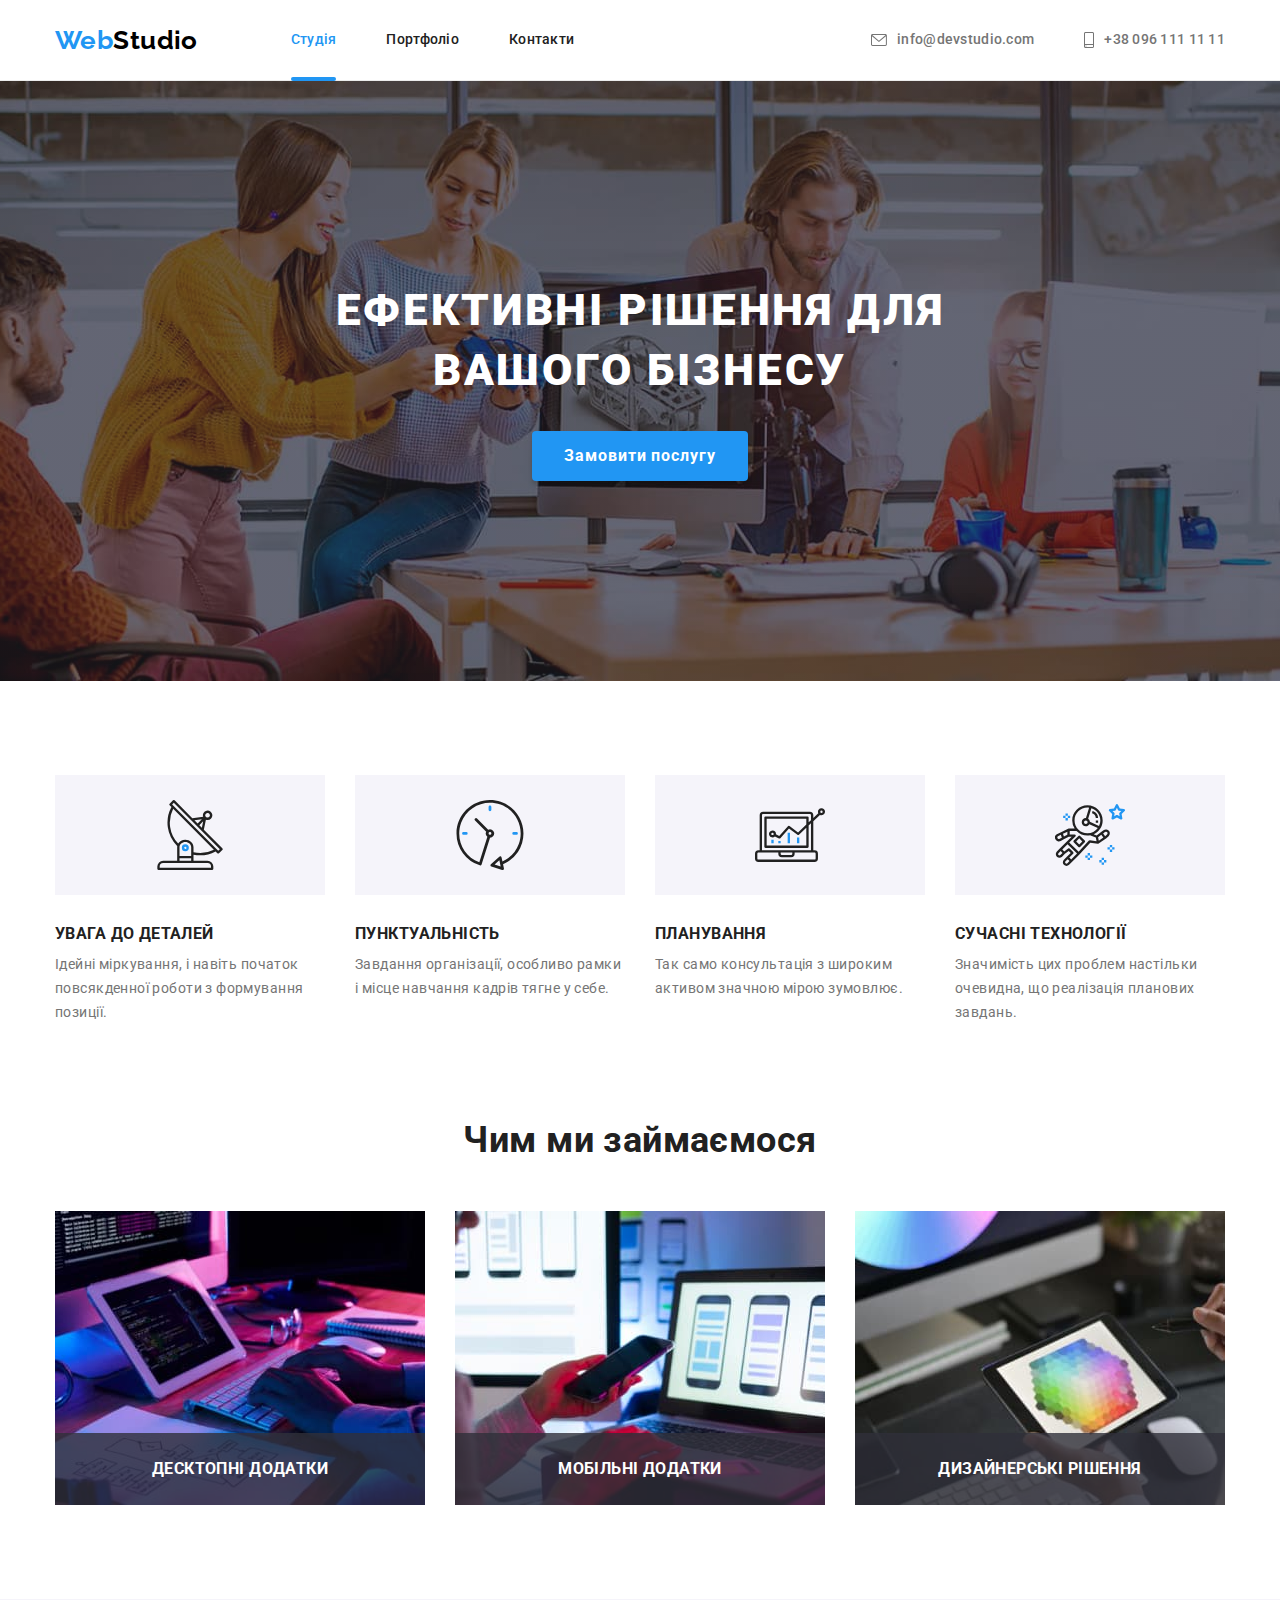
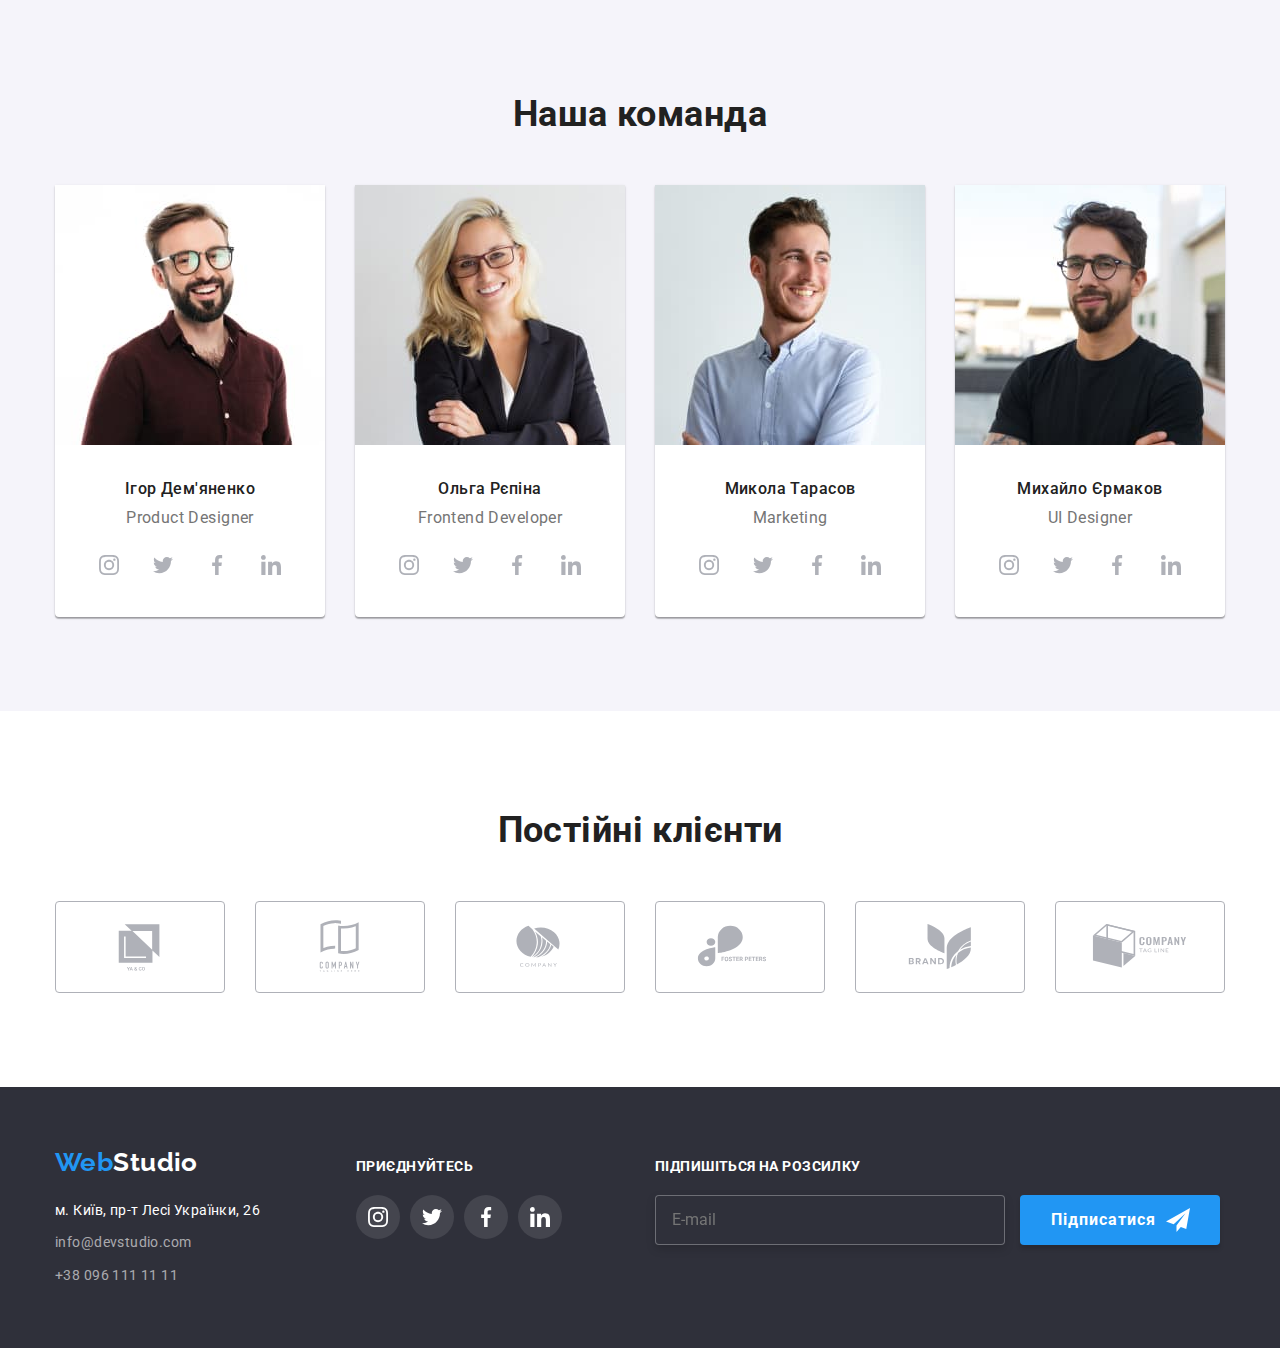
==== commit 3b6313d4: "Закінчує оформлення сайту на даному етапі." ====
--- a/index.html
+++ b/index.html
@@ -477,7 +477,9 @@
               name="mailing-mail"
               placeholder="E-mail"
             />
-            <button class="mailing-button">Підписатися</button>
+            <button class="mailing-button">
+              <span class="text">Підписатися</span>
+            </button>
           </form>
         </div>
       </div>
@@ -495,17 +497,23 @@
           <label class="form-field">
             <span class="form-label">Ім'я</span>
             <input type="text" class="form-input" name="name" />
-            <span class="icon"></span>
+            <svg class="form-icon" height="18" width="18">
+              <use href="./images/sprite.svg#icon-person"></use>
+            </svg>
           </label>
           <label class="form-field">
             <span class="form-label">Телефон</span>
             <input type="tel" class="form-input" name="tel" />
-            <span class="icon"></span>
+            <svg class="form-icon" height="18" width="18">
+              <use href="./images/sprite.svg#icon-phone"></use>
+            </svg>
           </label>
           <label class="form-field">
             <span class="form-label">Пошта</span>
             <input type="email" class="form-input" name="mail" />
-            <span class="icon"></span>
+            <svg class="form-icon" height="18" width="18">
+              <use href="./images/sprite.svg#icon-email"></use>
+            </svg>
           </label>
           <label class="form-field">
             <span class="form-label">Коментар</span>
@@ -523,6 +531,7 @@
               class="form-confirmation"
               name="confirmation"
             />
+            <span class="confirmation-icon"></span>
             <p class="confirmation-text">
               Погоджуюся з розсилкою та приймаю
               <a href="" target="_blank">Умови договору</a>
--- a/css/styles.css
+++ b/css/styles.css
@@ -32,6 +32,13 @@
 
 h1, h2, h3, ul, p {
     margin: 0 0;
+}
+
+textarea,
+select,
+input,
+button {
+    outline: none;
 }
 
 .container {
@@ -496,7 +503,7 @@
     line-height: 1.25;
     color: rgba(255, 255, 255, 0.6);
     height: 50px;
-    width: 354px;
+    width: 350px;
 
     display: inline-flex;
     align-items: center;
@@ -525,6 +532,27 @@
     letter-spacing: 0.06em;
     color: #FFFFFF;
 }
+
+.mailing-button:focus,
+.mailing-button:hover {
+    background: #188CE8;
+}
+
+.mailing-button > .text {
+    display: inline-flex;
+    align-items: center;
+}
+
+.mailing-button > .text::after {
+    content: '';
+    display: inline-block;
+    width: 24px;
+    height: 24px;
+    background-image: url(../images/icon-send.svg);
+
+    margin-left: 10px;
+}
+
 
 /* - - Модалка - - */
 .backdrop {
@@ -562,7 +590,10 @@
     box-shadow: 0px 1px 3px rgba(0, 0, 0, 0.12), 0px 1px 1px rgba(0, 0, 0, 0.14), 0px 2px 1px rgba(0, 0, 0, 0.2);
     border-radius: 4px;
 
-    padding: 40px;
+    padding-top: 40px;
+    padding-bottom: 40px;
+    padding-left: 41px;
+    padding-right: 39px;
 }
 
 .background-dagger {
@@ -595,6 +626,8 @@
 }
 
 .form-field {
+    position: relative;
+
     display: block;
     margin-bottom: 10px;
 }
@@ -621,6 +654,26 @@
     border-radius: 4px;
 }
 
+.form-input:focus, 
+.form-input:hover {
+    border-color: var(--accent-color);
+
+    padding-left: 42px;
+}
+
+.form-input:focus + .form-icon,
+.form-input:hover + .form-icon
+ {
+    fill: var(--accent-color);
+
+}
+
+.form-icon {
+    position: absolute;
+    bottom: 11px;
+    left: 12px;
+}
+
 .form-textarea {
     resize: none;
     width: 100%;
@@ -638,11 +691,44 @@
     color: rgba(117, 117, 117, 0.5);
 }
 
+.form-textarea:focus,
+.form-textarea:hover {
+    border-color: var(--accent-color);
+}
+
 .form-checkbox {
-    display: block;
+    display: inline-flex;
+    align-items: center;
     margin-top: 20px;
     margin-bottom: 30px;
-}
+    margin-left: 13px;    
+}
+
+.form-confirmation {
+    appearance: none;
+
+    position: absolute;
+}
+
+.confirmation-icon {
+    content: '';
+    display: inline-block;
+    height: 15px;
+    width: 16px;
+    border: 2px solid var(--secondary-text-color);
+    border-radius: 2px;
+}
+
+.form-confirmation:checked + .confirmation-icon{
+    background-color: var(--accent-color);
+    background-image: url(../images/icon-check.svg);
+    background-size: contain;
+    border-color: transparent;
+    background-origin: border-box;
+}
+
+
+
 .confirmation-text {
     display: inline-block;
 
@@ -681,6 +767,10 @@
     padding: 10px 52px;
 }
 
+.form-button>.button:focus,
+.form-button>.button:hover {
+    background-color: #188CE8;
+}
 
 /* - - - - - - Портфоліо - - - - - - */
 
